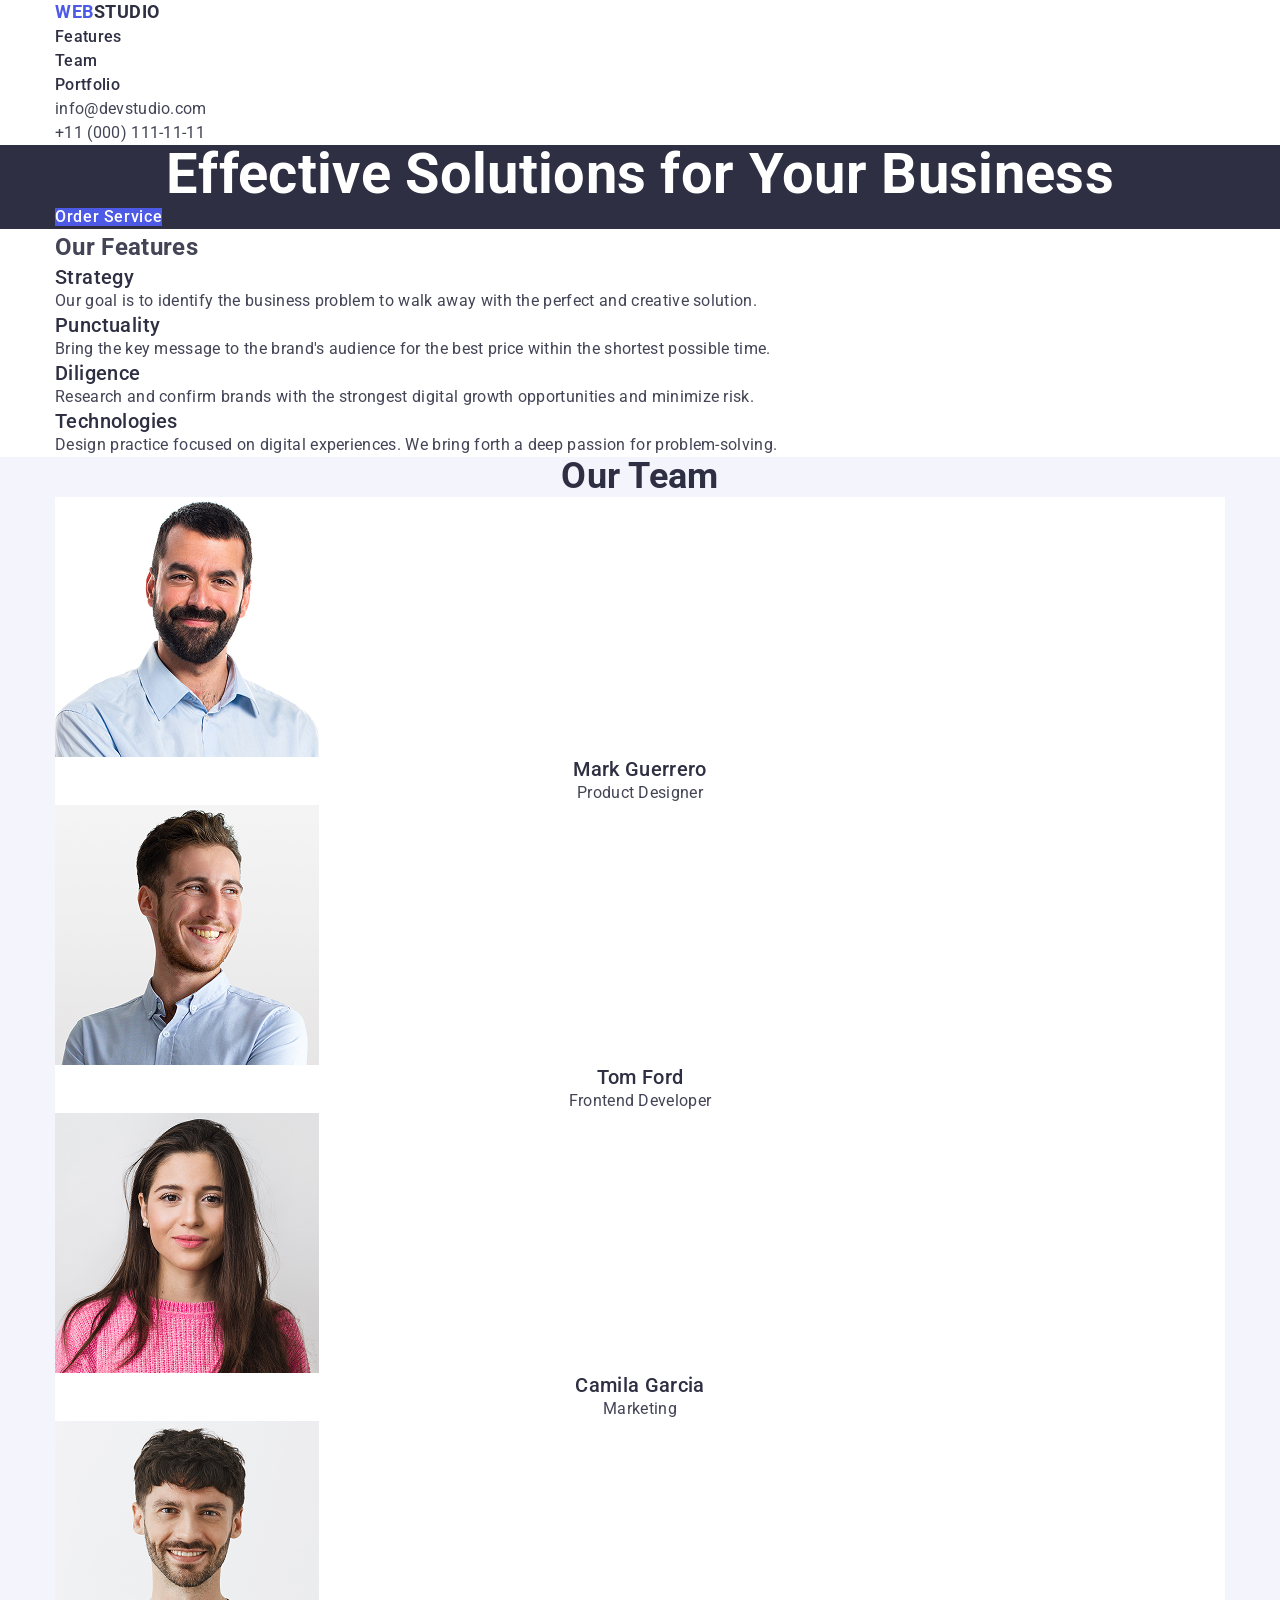
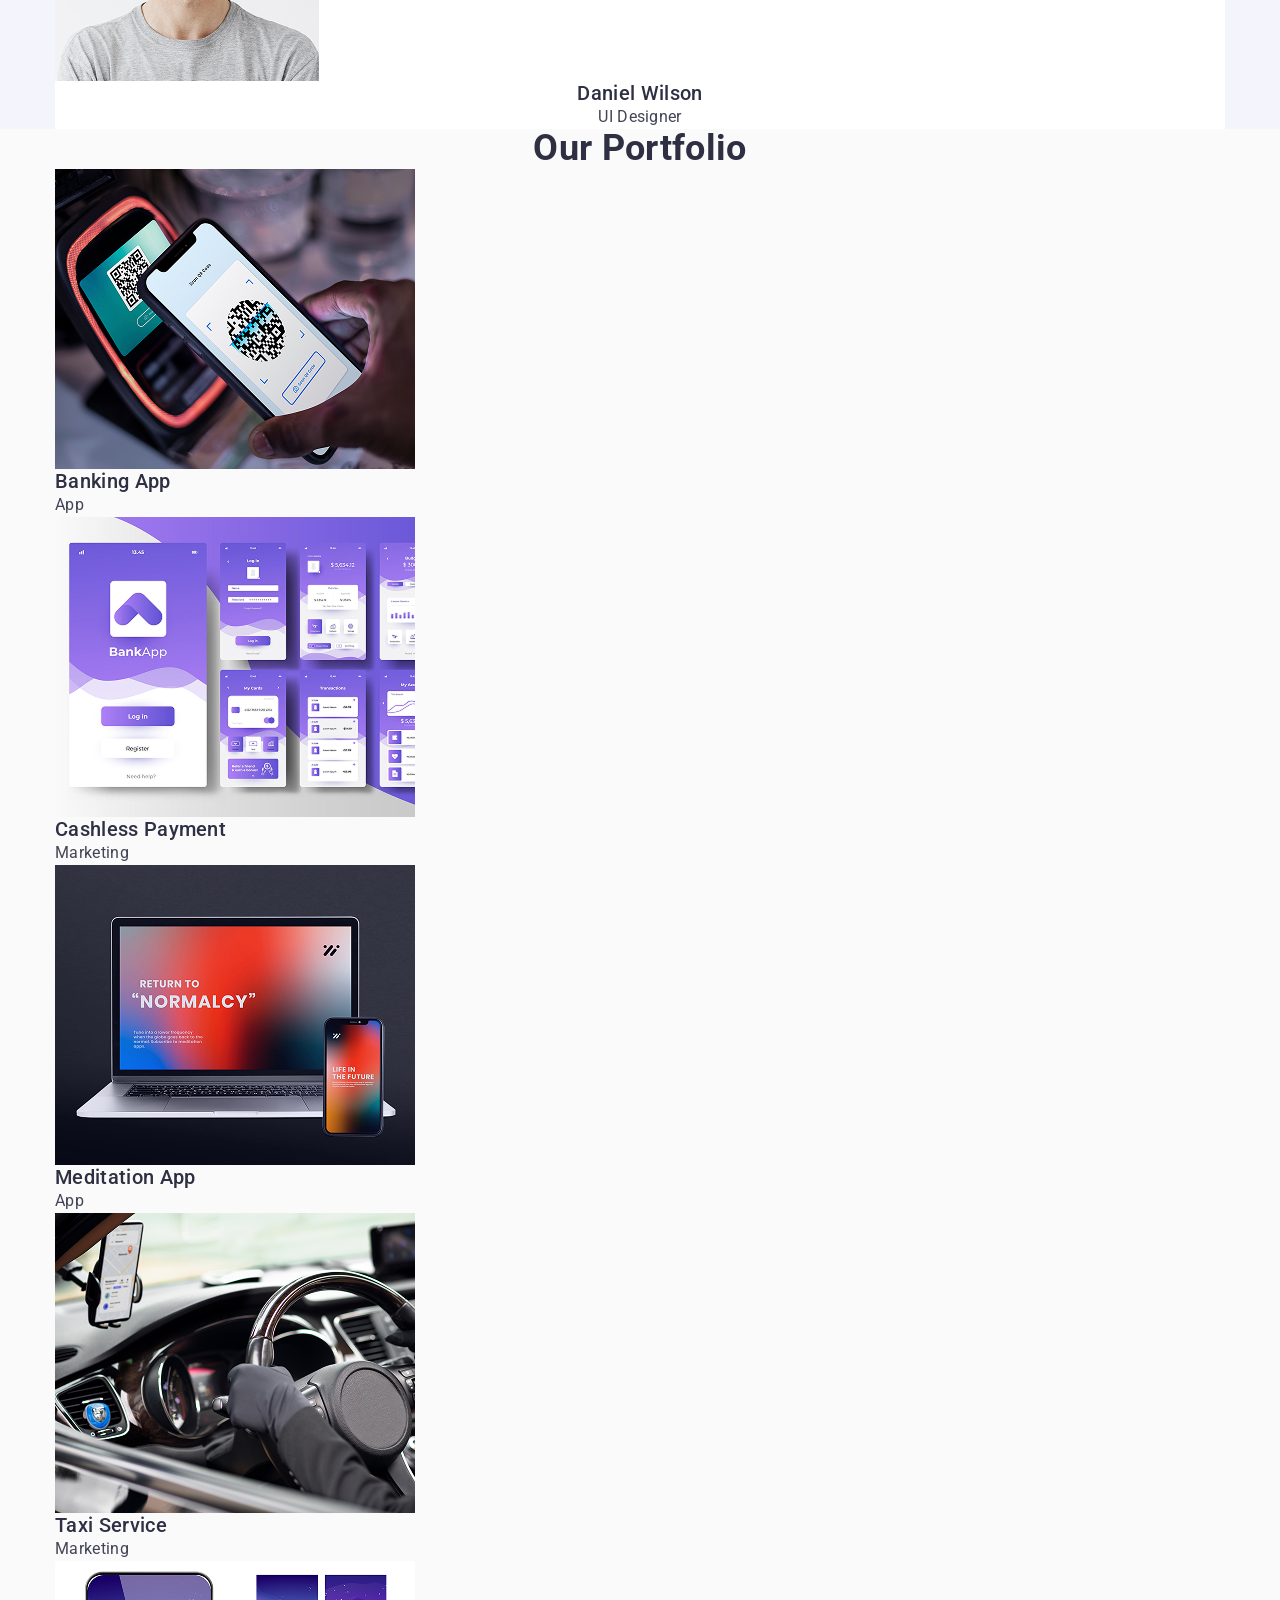
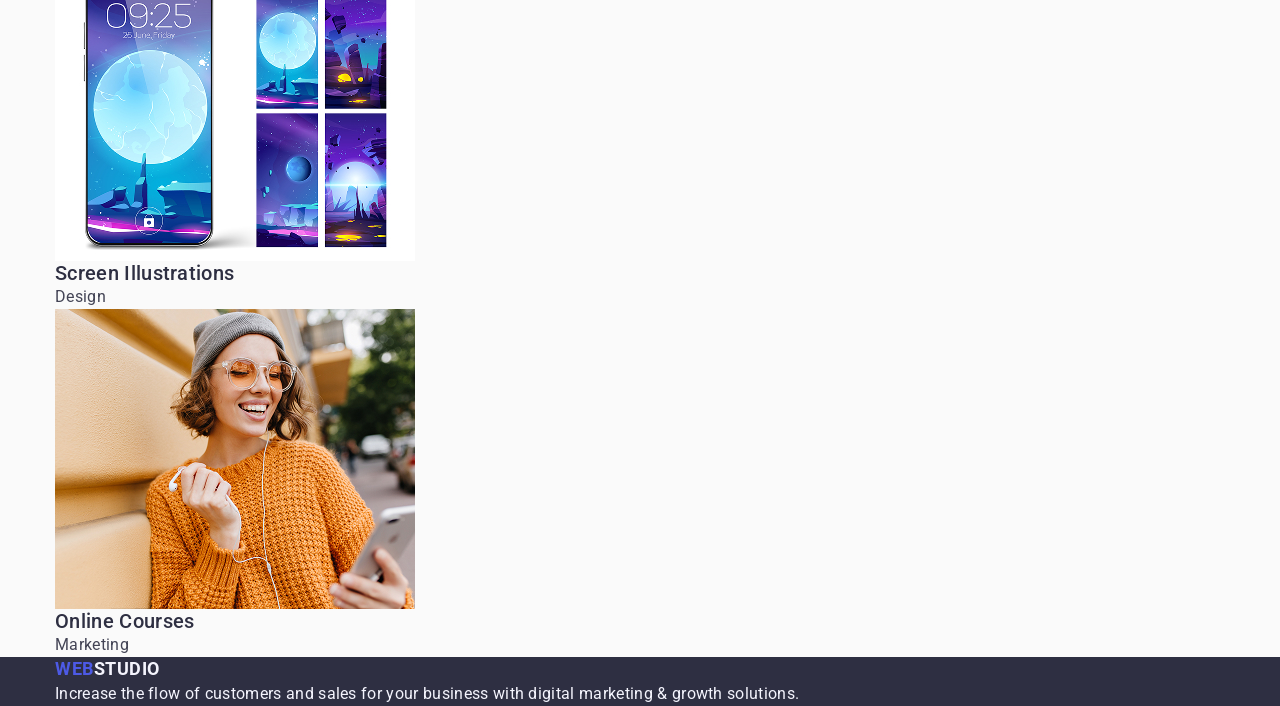
==== index.html @ acb07dbe "udate" ====
<!doctype html>
<html lang="en">
  <head>
    <meta charset="UTF-8" />
    <meta name="viewport" content="width=device-width, initial-scale=1.0" />
    <title>WebStudio</title>
    <link rel="preconnect" href="https://fonts.googleapis.com" />
    <link rel="preconnect" href="https://fonts.gstatic.com" crossorigin />
    <link
      href="https://fonts.googleapis.com/css2?family=Raleway:ital,wght@0,100..900;1,100..900&family=Roboto:ital,wght@0,100..900;1,100..900&display=swap"
      rel="stylesheet"
    />

    <link
      rel="stylesheet"
      href="https://cdnjs.cloudflare.com/ajax/libs/modern-normalize/3.0.1/modern-normalize.min.css"
      integrity="sha512-q6WgHqiHlKyOqslT/lgBgodhd03Wp4BEqKeW6nNtlOY4quzyG3VoQKFrieaCeSnuVseNKRGpGeDU3qPmabCANg=="
      crossorigin="anonymous"
      referrerpolicy="no-referrer"
    />
    <link rel="stylesheet" href="./css/main.css" />
  </head>

  <body>
    <header id="header">
      <div class="container">
        <a class="logo" href="./index.html"
          ><span class="logo-text">Web</span>Studio</a
        >
        <nav class="header-nav">
          <ul>
            <li><a class="nav-link" href="#features">Features</a></li>
            <li><a class="nav-link" href="#team">Team</a></li>
            <li><a class="nav-link" href="#portfolio">Portfolio</a></li>
          </ul>
        </nav>
        <address class="header-adress">
          <ul>
            <li>
              <a class="contact-link" href="mailto:info@devstudio.com"
                >info@devstudio.com</a
              >
            </li>
            <li>
              <a class="contact-link" href="tel:+110001111111"
                >+11 (000) 111-11-11</a
              >
            </li>
          </ul>
        </address>
      </div>
    </header>

    <main>
      <section id="hero" class="hero">
        <div class="container">
          <h1 class="hero-title">Effective Solutions for Your Business</h1>
          <button class="hero-btn" type="button">Order Service</button>
        </div>
      </section>

      <section id="features" class="features-main">
        <div class="container">
          <h2 class="features-title">Our Features</h2>
          <ul class="features-list">
            <li class="features-point">
              <h3 class="features-point-title">Strategy</h3>
              <p class="features-point-text">
                Our goal is to identify the business problem to walk away with
                the perfect and creative solution.
              </p>
            </li>
            <li class="features-point">
              <h3 class="features-point-title">Punctuality</h3>
              <p class="features-point-text">
                Bring the key message to the brand's audience for the best price
                within the shortest possible time.
              </p>
            </li>
            <li class="features-point">
              <h3 class="features-point-title">Diligence</h3>
              <p class="features-point-text">
                Research and confirm brands with the strongest digital growth
                opportunities and minimize risk.
              </p>
            </li>
            <li class="features-point">
              <h3 class="features-point-title">Technologies</h3>
              <p class="features-point-text">
                Design practice focused on digital experiences. We bring forth a
                deep passion for problem-solving.
              </p>
            </li>
          </ul>
        </div>
      </section>

      <section id="team" class="team-main">
        <div class="container">
          <h2 class="team-title">Our Team</h2>
          <ul class="team-list">
            <li class="team-points">
              <img
                class="team-img"
                src="./images/team-1.jpg"
                alt="Mark Guerrero"
                width="264"
                height="260"
              />
              <h3 class="team-ppl">Mark Guerrero</h3>
              <p class="team-ppl-tg">Product Designer</p>
            </li>
            <li class="team-points">
              <img
                class="team-img"
                src="./images/team-2.jpg"
                alt="Tom Ford"
                width="264"
                height="260"
              />
              <h3 class="team-ppl">Tom Ford</h3>
              <p class="team-ppl-tg">Frontend Developer</p>
            </li>
            <li class="team-points">
              <img
                class="team-img"
                src="./images/team-3.jpg"
                alt="Camila Garcia"
                width="264"
                height="260"
              />
              <h3 class="team-ppl">Camila Garcia</h3>
              <p class="team-ppl-tg">Marketing</p>
            </li>
            <li class="team-points">
              <img
                class="team-img"
                src="./images/team-4.jpg"
                alt="Daniel Wilson"
                width="264"
                height="260"
              />
              <h3 class="team-ppl">Daniel Wilson</h3>
              <p class="team-ppl-tg">UI Designer</p>
            </li>
          </ul>
        </div>
      </section>

      <section id="portfolio" class="portfolio-main">
        <div class="container">
          <h2 class="portfolio-title">Our Portfolio</h2>
          <ul class="portfolio-list">
            <li class="portfolio-point">
              <img
                class="portfolio-img"
                src="./images/portfolio-1.jpg"
                alt="Banking App"
                width="360"
                height="300"
              />
              <h3 class="portfolio-photo-name">Banking App</h3>
              <p class="portfolio-name-description">App</p>
            </li>

            <li class="portfolio-point">
              <img
                class="portfolio-img"
                src="./images/portfolio-2.jpg"
                alt="Cashless Payment"
                width="360"
                height="300"
              />
              <h3 class="portfolio-photo-name">Cashless Payment</h3>
              <p class="portfolio-name-description">Marketing</p>
            </li>

            <li class="portfolio-point">
              <img
                class="portfolio-img"
                src="./images/portfolio-3.jpg"
                alt="Meditation App"
                width="360"
                height="300"
              />
              <h3 class="portfolio-photo-name">Meditation App</h3>
              <p class="portfolio-name-description">App</p>
            </li>

            <li class="portfolio-point">
              <img
                class="portfolio-img"
                src="./images/portfolio-4.jpg"
                alt="Taxi Service"
                width="360"
                height="300"
              />
              <h3 class="portfolio-photo-name">Taxi Service</h3>
              <p class="portfolio-name-description">Marketing</p>
            </li>

            <li class="portfolio-point">
              <img
                class="portfolio-img"
                src="./images/portfolio-5.jpg"
                alt="Screen Illustration"
                width="360"
                height="300"
              />
              <h3 class="portfolio-photo-name">Screen Illustrations</h3>
              <p class="portfolio-name-description">Design</p>
            </li>

            <li class="portfolio-point">
              <img
                class="portfolio-img"
                src="./images/portfolio-6.jpg"
                alt="Online Course"
                width="360"
                height="300"
              />
              <h3 class="portfolio-photo-name">Online Courses</h3>
              <p class="portfolio-name-description">Marketing</p>
            </li>
          </ul>
        </div>
      </section>
    </main>

    <footer id="footer" class="footer-main">
      <div class="container">
        <a class="footer-logo-text" href="./index.html"
          >Web<span class="footer-logo-text-second">Studio</span></a
        >
        <p class="footer-logo-description">
          Increase the flow of customers and sales for your business with
          digital marketing & growth solutions.
        </p>
      </div>
    </footer>
  </body>
</html>
---- css/main.css ----
@import "./common.css";
@import "./header.css";
@import "./hero.css";
@import "./features.css";
@import "./team.css";
@import "./portfolio.css";
@import "./footer.css";
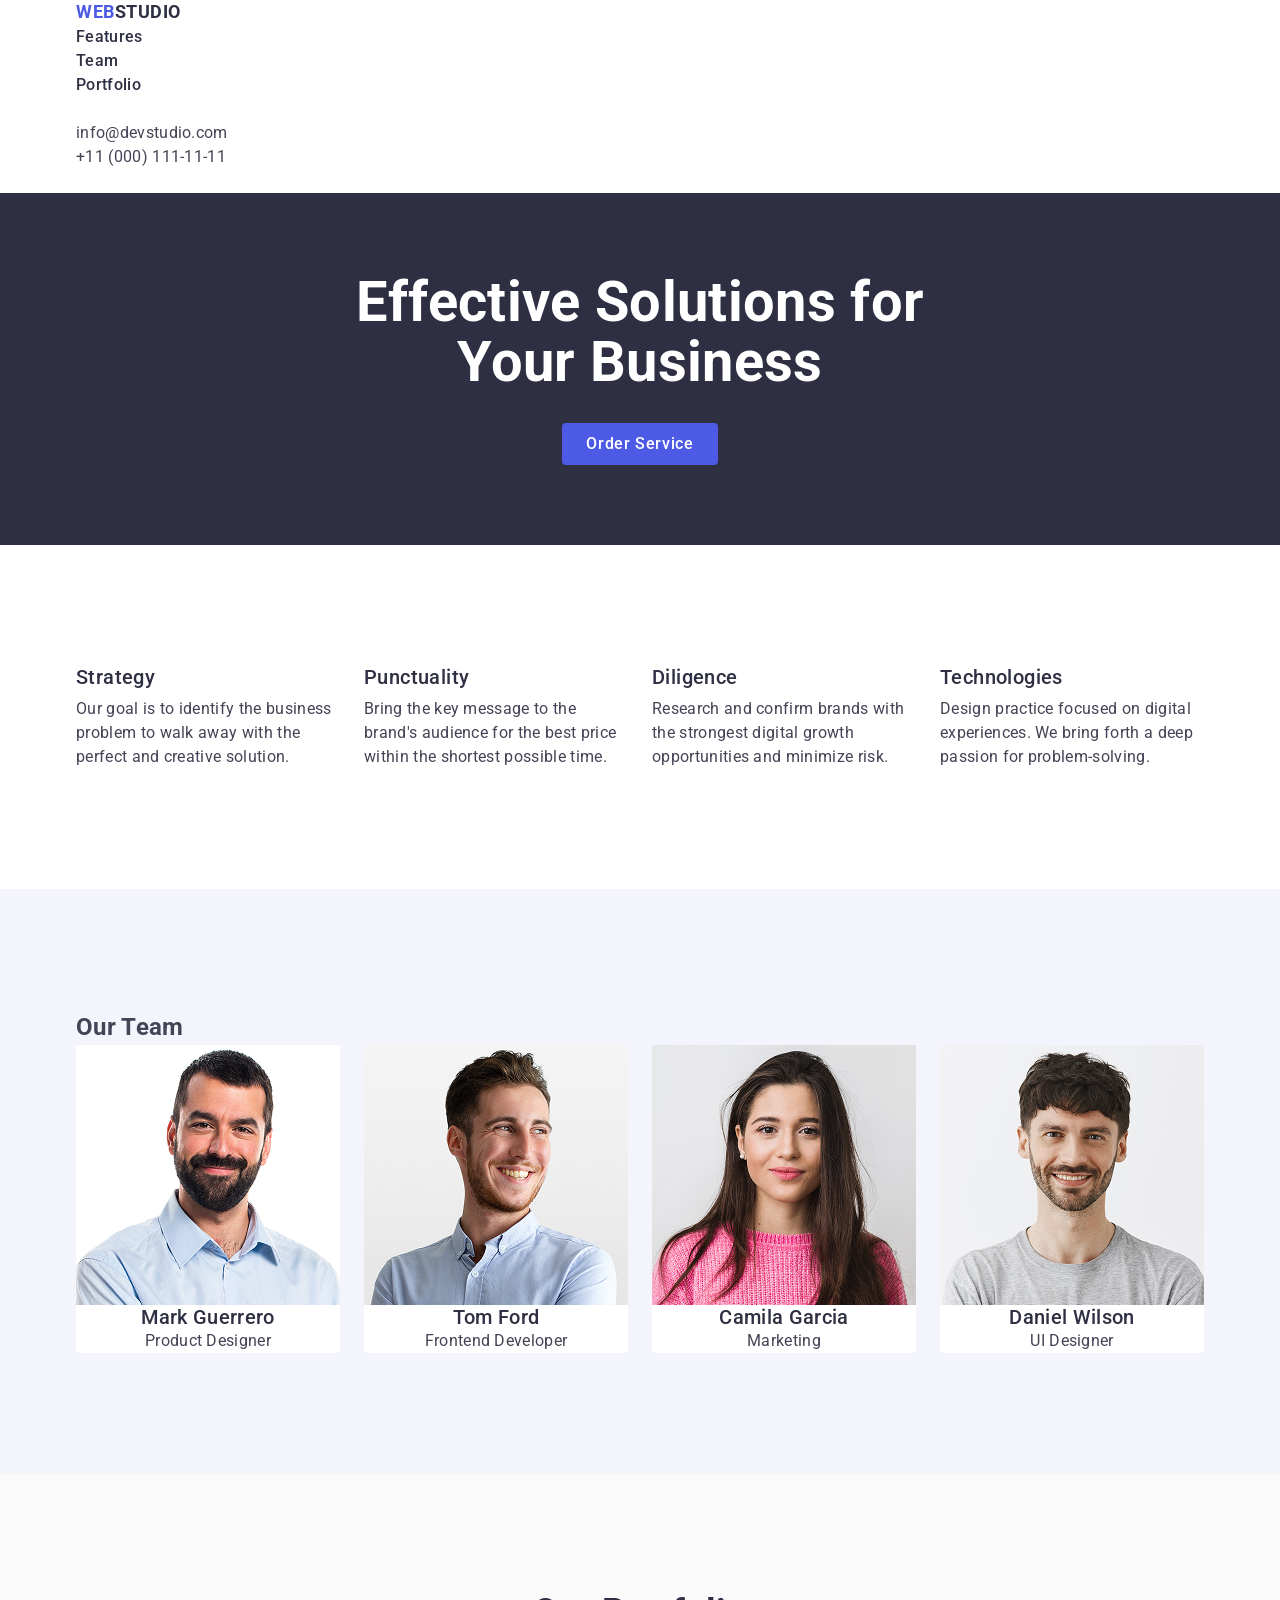
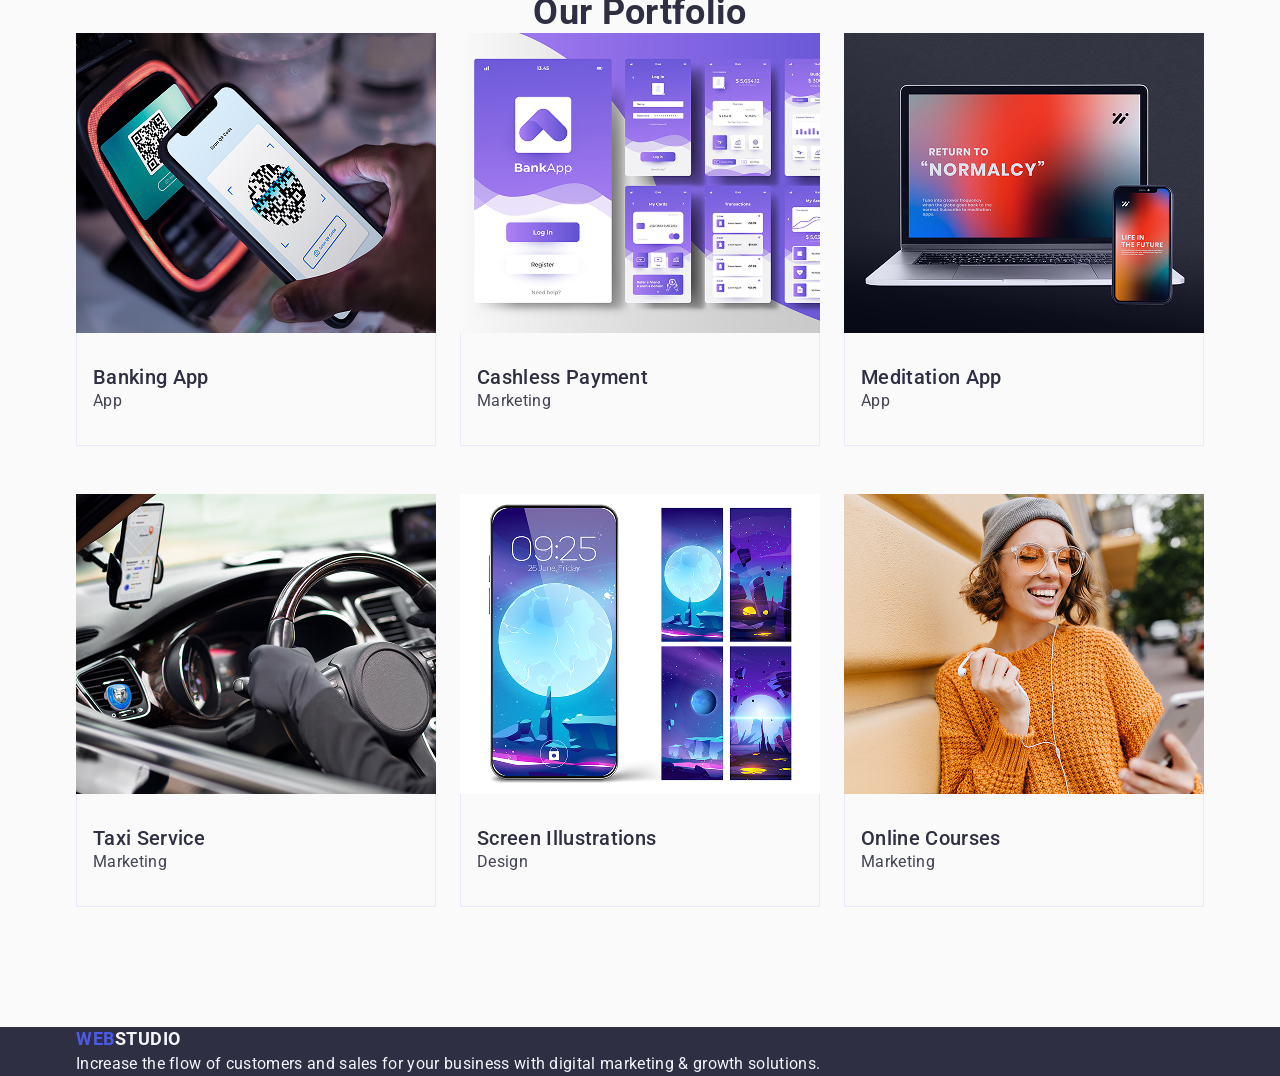
==== commit d50d4e0c: "udate" ====
--- a/index.html
+++ b/index.html
@@ -61,7 +61,7 @@
 
       <section id="features" class="features-main">
         <div class="container">
-          <h2 class="features-title">Our Features</h2>
+          <h2 class="sr-only">Our Features</h2>
           <ul class="features-list">
             <li class="features-point">
               <h3 class="features-point-title">Strategy</h3>
@@ -97,7 +97,7 @@
 
       <section id="team" class="team-main">
         <div class="container">
-          <h2 class="team-title">Our Team</h2>
+          <h2 class="team-main-title">Our Team</h2>
           <ul class="team-list">
             <li class="team-points">
               <img
@@ -107,8 +107,10 @@
                 width="264"
                 height="260"
               />
-              <h3 class="team-ppl">Mark Guerrero</h3>
-              <p class="team-ppl-tg">Product Designer</p>
+              <div class="team-card-content">
+                <h3 class="team-ppl">Mark Guerrero</h3>
+                <p class="team-ppl-tg">Product Designer</p>
+              </div>
             </li>
             <li class="team-points">
               <img
@@ -118,8 +120,10 @@
                 width="264"
                 height="260"
               />
-              <h3 class="team-ppl">Tom Ford</h3>
-              <p class="team-ppl-tg">Frontend Developer</p>
+              <div class="team-card-content">
+                <h3 class="team-ppl">Tom Ford</h3>
+                <p class="team-ppl-tg">Frontend Developer</p>
+              </div>
             </li>
             <li class="team-points">
               <img
@@ -129,8 +133,10 @@
                 width="264"
                 height="260"
               />
-              <h3 class="team-ppl">Camila Garcia</h3>
-              <p class="team-ppl-tg">Marketing</p>
+              <div class="team-card-content">
+                <h3 class="team-ppl">Camila Garcia</h3>
+                <p class="team-ppl-tg">Marketing</p>
+              </div>
             </li>
             <li class="team-points">
               <img
@@ -140,8 +146,10 @@
                 width="264"
                 height="260"
               />
-              <h3 class="team-ppl">Daniel Wilson</h3>
-              <p class="team-ppl-tg">UI Designer</p>
+              <div class="team-card-content">
+                <h3 class="team-ppl">Daniel Wilson</h3>
+                <p class="team-ppl-tg">UI Designer</p>
+              </div>
             </li>
           </ul>
         </div>
@@ -159,8 +167,10 @@
                 width="360"
                 height="300"
               />
-              <h3 class="portfolio-photo-name">Banking App</h3>
-              <p class="portfolio-name-description">App</p>
+              <div class="portfolio-card-content">
+                <h3 class="portfolio-photo-name">Banking App</h3>
+                <p class="portfolio-name-description">App</p>
+              </div>
             </li>
 
             <li class="portfolio-point">
@@ -171,8 +181,10 @@
                 width="360"
                 height="300"
               />
-              <h3 class="portfolio-photo-name">Cashless Payment</h3>
-              <p class="portfolio-name-description">Marketing</p>
+              <div class="portfolio-card-content">
+                <h3 class="portfolio-photo-name">Cashless Payment</h3>
+                <p class="portfolio-name-description">Marketing</p>
+              </div>
             </li>
 
             <li class="portfolio-point">
@@ -183,8 +195,10 @@
                 width="360"
                 height="300"
               />
-              <h3 class="portfolio-photo-name">Meditation App</h3>
-              <p class="portfolio-name-description">App</p>
+              <div class="portfolio-card-content">
+                <h3 class="portfolio-photo-name">Meditation App</h3>
+                <p class="portfolio-name-description">App</p>
+              </div>
             </li>
 
             <li class="portfolio-point">
@@ -195,8 +209,10 @@
                 width="360"
                 height="300"
               />
-              <h3 class="portfolio-photo-name">Taxi Service</h3>
-              <p class="portfolio-name-description">Marketing</p>
+              <div class="portfolio-card-content">
+                <h3 class="portfolio-photo-name">Taxi Service</h3>
+                <p class="portfolio-name-description">Marketing</p>
+              </div>
             </li>
 
             <li class="portfolio-point">
@@ -207,8 +223,10 @@
                 width="360"
                 height="300"
               />
-              <h3 class="portfolio-photo-name">Screen Illustrations</h3>
-              <p class="portfolio-name-description">Design</p>
+              <div class="portfolio-card-content">
+                <h3 class="portfolio-photo-name">Screen Illustrations</h3>
+                <p class="portfolio-name-description">Design</p>
+              </div>
             </li>
 
             <li class="portfolio-point">
@@ -219,8 +237,10 @@
                 width="360"
                 height="300"
               />
-              <h3 class="portfolio-photo-name">Online Courses</h3>
-              <p class="portfolio-name-description">Marketing</p>
+              <div class="portfolio-card-content">
+                <h3 class="portfolio-photo-name">Online Courses</h3>
+                <p class="portfolio-name-description">Marketing</p>
+              </div>
             </li>
           </ul>
         </div>
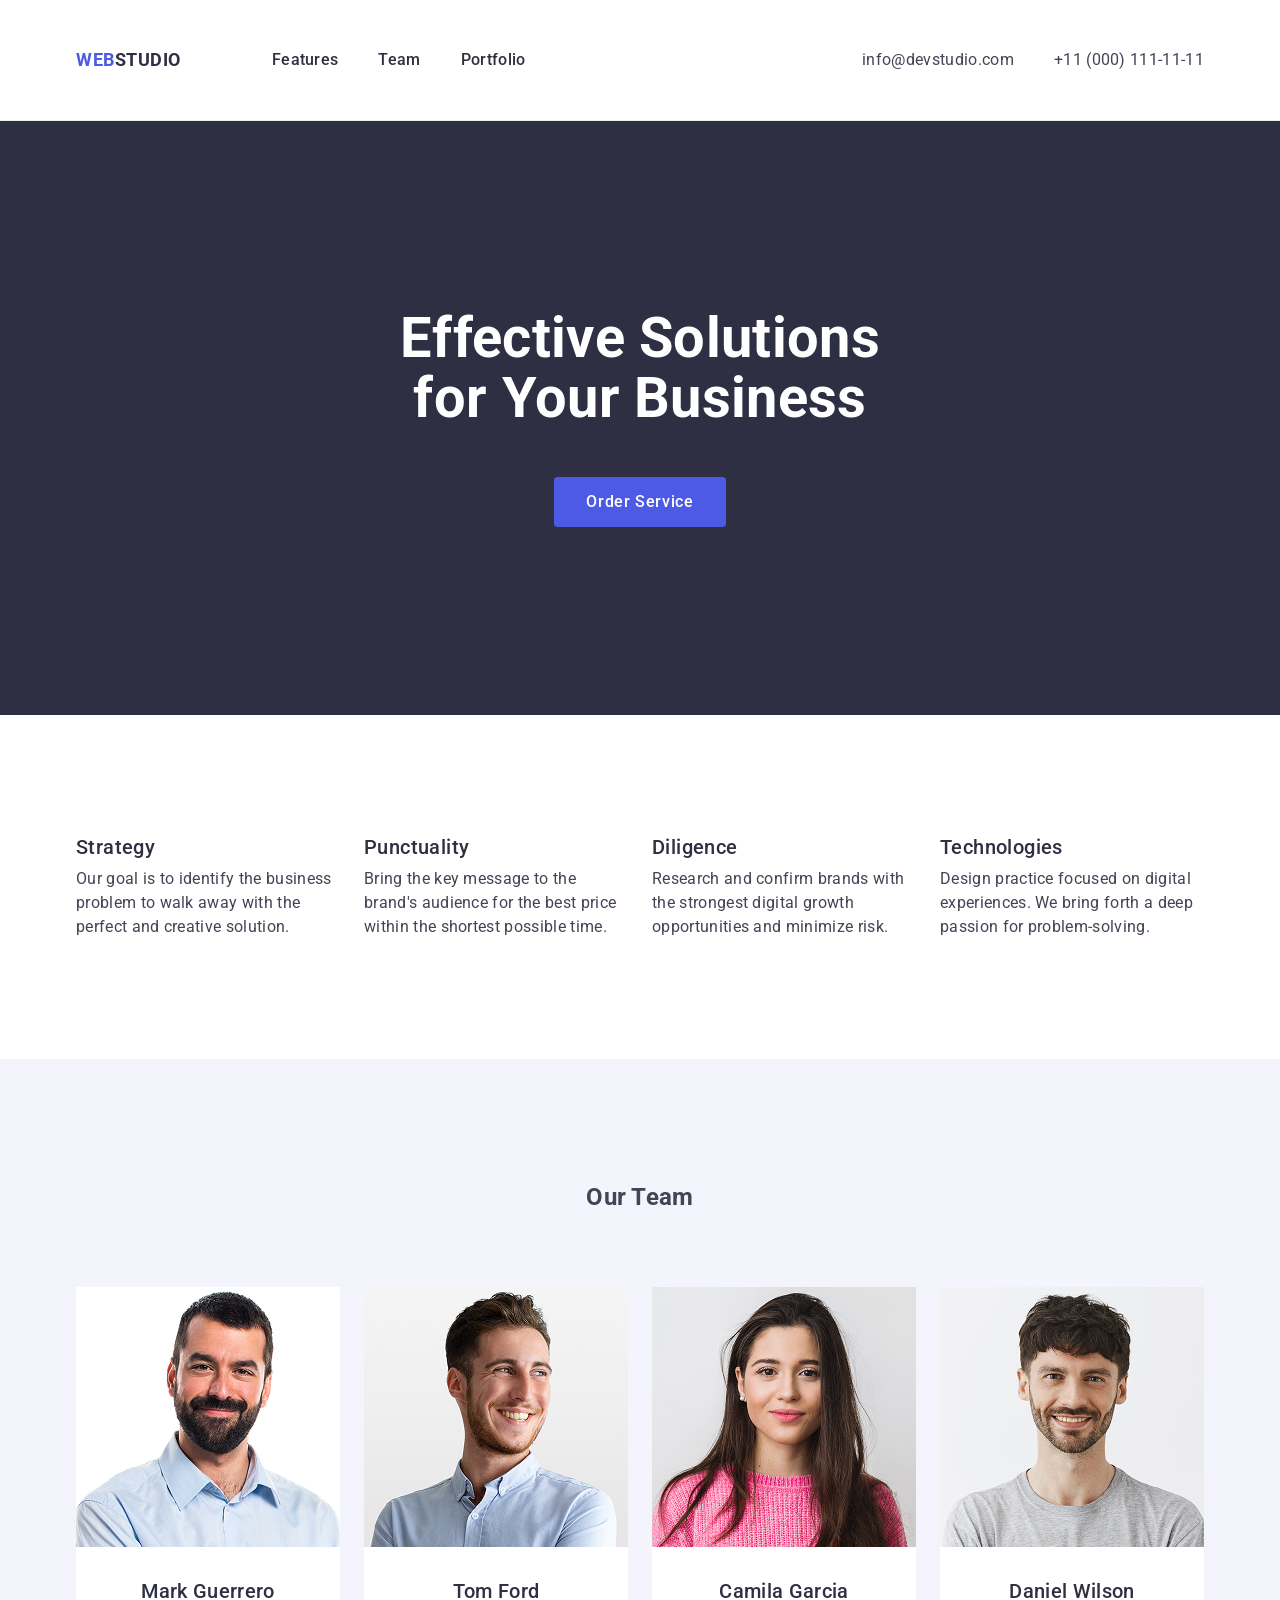
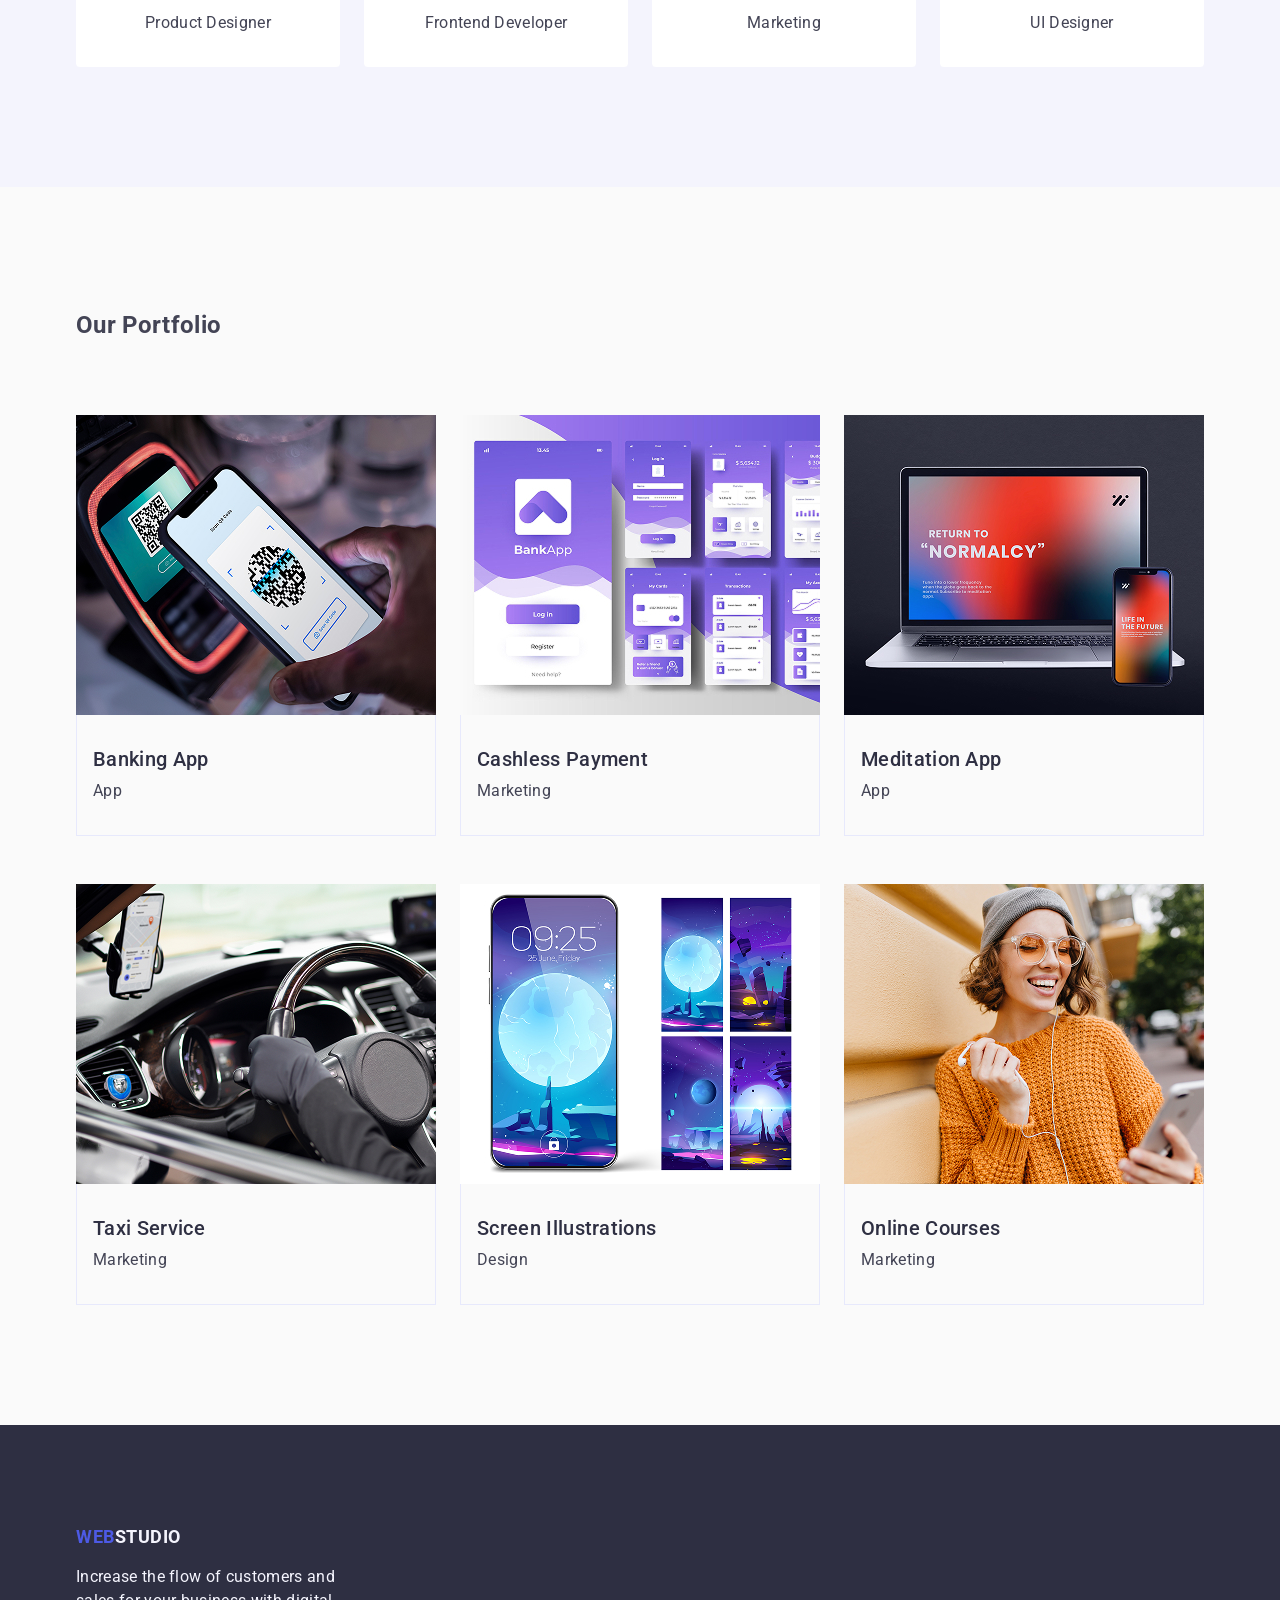
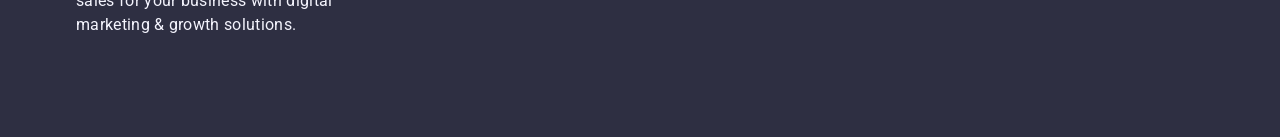
==== commit 10c580cf: "udate" ====
--- a/index.html
+++ b/index.html
@@ -22,20 +22,20 @@
   </head>
 
   <body>
-    <header id="header">
+    <header class="header">
       <div class="container">
         <a class="logo" href="./index.html"
           ><span class="logo-text">Web</span>Studio</a
         >
         <nav class="header-nav">
-          <ul>
+          <ul class="nav-list">
             <li><a class="nav-link" href="#features">Features</a></li>
             <li><a class="nav-link" href="#team">Team</a></li>
             <li><a class="nav-link" href="#portfolio">Portfolio</a></li>
           </ul>
         </nav>
         <address class="header-adress">
-          <ul>
+          <ul class="header-adress">
             <li>
               <a class="contact-link" href="mailto:info@devstudio.com"
                 >info@devstudio.com</a
@@ -157,7 +157,7 @@
 
       <section id="portfolio" class="portfolio-main">
         <div class="container">
-          <h2 class="portfolio-title">Our Portfolio</h2>
+          <h2 class="portfolio-main-title">Our Portfolio</h2>
           <ul class="portfolio-list">
             <li class="portfolio-point">
               <img
@@ -247,8 +247,8 @@
       </section>
     </main>
 
-    <footer id="footer" class="footer-main">
-      <div class="container">
+    <footer class="footer-main">
+      <div class="container footer-container">
         <a class="footer-logo-text" href="./index.html"
           >Web<span class="footer-logo-text-second">Studio</span></a
         >
